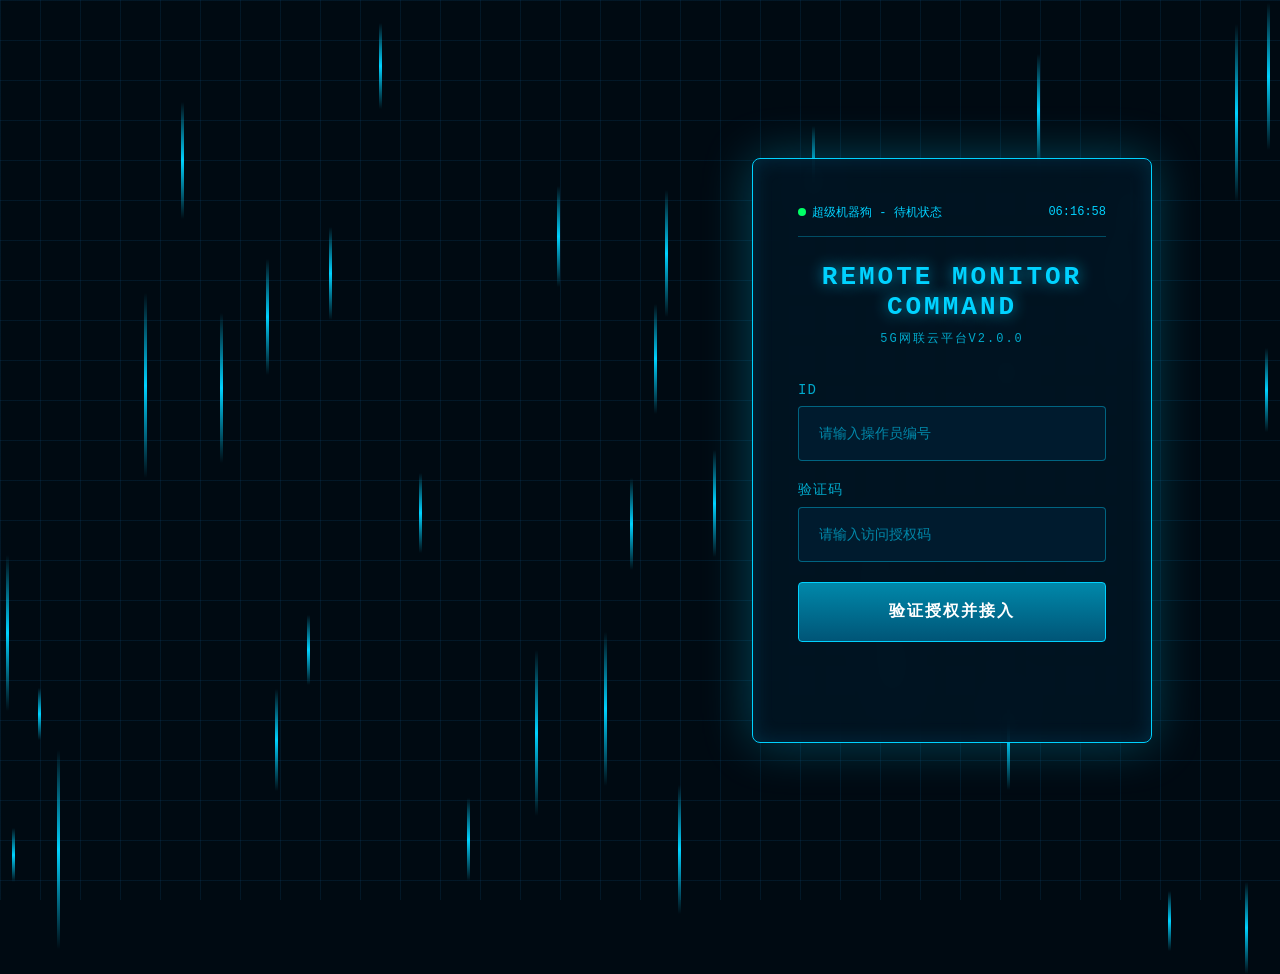
==== src/index.html @ 369c9d34 "update src file from pakeplus" ====
<!DOCTYPE html>
<html lang="zh-CN">

<head>
    <meta charset="UTF-8">
    <meta name="viewport" content="width=device-width, initial-scale=1.0, maximum-scale=1.0, user-scalable=no">
    <title>5G网联云平台 - 登录 | 授权验证系统</title>
    <style>
        * {
            margin: 0;
            padding: 0;
            box-sizing: border-box;
            font-family: 'Consolas', 'Courier New', monospace;
        }

        body {
            min-height: 100vh;
            background: #000a12;
            overflow: hidden;
            position: relative;
            display: flex;
            align-items: center;
            /* 移动端居中，PC端通过媒体查询偏右 */
            justify-content: center;
            padding: 20px;
        }

        /* 视频背景：科技氛围底噪 */
        .bottom-bg {
            position: absolute;
            top: 0;
            left: 0;
            width: 100vw;
            height: 100vh;
            object-fit: cover;
            z-index: -1;
            opacity: 0.3;
        }

        /* 全息网格背景动态滚动 */
        .grid-bg {
            position: absolute;
            top: 0;
            left: 0;
            width: 100vw;
            height: 100vh;
            background-image: linear-gradient(rgba(18, 100, 163, 0.15) 1px, transparent 1px),
                linear-gradient(90deg, rgba(18, 100, 163, 0.15) 1px, transparent 1px);
            background-size: 40px 40px;
            z-index: 0;
            animation: gridScroll 20s linear infinite;
        }

        @keyframes gridScroll {
            0% {
                background-position: 0 0;
            }

            100% {
                background-position: 40px 40px;
            }
        }

        /* 数据流动态线条 */
        .data-stream {
            position: absolute;
            top: 0;
            left: 0;
            width: 100vw;
            height: 100vh;
            z-index: 0;
            pointer-events: none;
        }

        .data-line {
            position: absolute;
            width: 2px;
            background: linear-gradient(to bottom, transparent, #00d2ff, transparent);
            animation: dataFlow 3s linear infinite;
        }

        @keyframes dataFlow {
            0% {
                transform: translateY(-100%);
                opacity: 0;
            }

            10% {
                opacity: 1;
            }

            90% {
                opacity: 1;
            }

            100% {
                transform: translateY(100vh);
                opacity: 0;
            }
        }

        /* 主体登录面板：科幻终端风格 */
        .command-login {
            position: relative;
            z-index: 2;
            width: clamp(95%, 80vw, 600px);
            padding: clamp(25px, 5vw, 45px);
            background: rgba(0, 20, 35, 0.9);
            border: 1px solid #00d2ff;
            border-radius: 8px;
            box-shadow: 0 0 50px rgba(0, 210, 255, 0.3),
                inset 0 0 20px rgba(0, 150, 200, 0.2);
            backdrop-filter: blur(15px);
        }

        .system-status {
            display: flex;
            justify-content: space-between;
            align-items: center;
            margin-bottom: clamp(15px, 3vw, 25px);
            padding-bottom: clamp(10px, 2vw, 15px);
            border-bottom: 1px solid rgba(0, 210, 255, 0.3);
        }

        .status-label {
            color: #00d2ff;
            font-size: clamp(10px, 1.5vw, 12px);
            display: flex;
            align-items: center;
            gap: 6px;
        }

        .status-indicator {
            width: 8px;
            height: 8px;
            border-radius: 50%;
            background: #00ff66;
            animation: statusBlink 2s ease-in-out infinite;
        }

        @keyframes statusBlink {

            0%,
            100% {
                opacity: 1;
            }

            50% {
                opacity: 0.3;
            }
        }

        .system-time {
            color: #00d2ff;
            font-size: clamp(10px, 1.5vw, 12px);
        }

        .command-title {
            text-align: center;
            margin-bottom: clamp(20px, 4vw, 35px);
            position: relative;
        }

        .command-title h1 {
            color: #00d2ff;
            font-size: clamp(18px, 3vw, 26px);
            letter-spacing: 3px;
            text-shadow: 0 0 15px rgba(0, 210, 255, 0.7);
        }

        .command-title p {
            color: #00aacc;
            font-size: clamp(10px, 1.5vw, 12px);
            margin-top: 8px;
            letter-spacing: 2px;
        }

        .terminal-input {
            margin-bottom: clamp(15px, 2.5vw, 20px);
            position: relative;
        }

        .terminal-input label {
            display: block;
            color: #00aacc;
            font-size: clamp(12px, 2vw, 14px);
            margin-bottom: 8px;
            text-transform: uppercase;
            letter-spacing: 1px;
        }

        .terminal-input input {
            width: 100%;
            height: clamp(45px, 7vw, 55px);
            padding: 0 clamp(15px, 2vw, 20px);
            background: rgba(0, 30, 50, 0.8);
            border: 1px solid rgba(0, 210, 255, 0.4);
            border-radius: 4px;
            color: #00ff66;
            font-size: clamp(14px, 2vw, 18px);
            font-family: 'Consolas', monospace;
            outline: none;
            transition: all 0.3s ease;
        }

        .terminal-input input:focus {
            border-color: #00d2ff;
            box-shadow: 0 0 20px rgba(0, 210, 255, 0.5);
            background: rgba(0, 35, 60, 0.8);
        }

        .terminal-input input::placeholder {
            color: #0088aa;
            font-size: clamp(12px, 1.8vw, 14px);
        }

        .command-btn {
            width: 100%;
            height: clamp(50px, 7vw, 60px);
            background: linear-gradient(to bottom, #0088aa, #005577);
            border: 1px solid #00d2ff;
            border-radius: 4px;
            color: #fff;
            font-size: clamp(14px, 2vw, 16px);
            font-weight: bold;
            letter-spacing: 2px;
            cursor: pointer;
            position: relative;
            overflow: hidden;
            transition: all 0.2s ease;
        }

        .command-btn::before {
            content: '';
            position: absolute;
            top: 0;
            left: 0;
            width: 100%;
            height: 100%;
            background: linear-gradient(to right, transparent, rgba(255, 255, 255, 0.1), transparent);
            transform: translateX(-100%);
            transition: transform 0.6s ease;
        }

        .command-btn:hover {
            background: linear-gradient(to bottom, #00aacc, #006688);
            box-shadow: 0 0 25px rgba(0, 210, 255, 0.6);
            transform: translateY(-2px);
        }

        .command-btn:hover::before {
            transform: translateX(100%);
        }

        .command-btn:active {
            transform: translateY(0);
            box-shadow: 0 0 15px rgba(0, 210, 255, 0.4);
        }

        .loading-overlay {
            position: absolute;
            top: 0;
            left: 0;
            width: 100%;
            height: 100%;
            background: rgba(0, 20, 35, 0.95);
            z-index: 3;
            display: none;
            justify-content: center;
            align-items: center;
            flex-direction: column;
            border-radius: 8px;
        }

        .loading-dots {
            display: flex;
            gap: 8px;
            margin-bottom: 15px;
        }

        .loading-dot {
            width: 12px;
            height: 12px;
            border-radius: 50%;
            background: #00d2ff;
            animation: dotPulse 1.5s ease-in-out infinite;
        }

        .loading-dot:nth-child(2) {
            animation-delay: 0.3s;
        }

        .loading-dot:nth-child(3) {
            animation-delay: 0.6s;
        }

        @keyframes dotPulse {

            0%,
            100% {
                transform: scale(0.8);
                opacity: 0.5;
            }

            50% {
                transform: scale(1.2);
                opacity: 1;
            }
        }

        .loading-text {
            color: #00d2ff;
            font-size: clamp(12px, 1.8vw, 14px);
            letter-spacing: 1px;
        }

        .error-alert {
            margin-top: 15px;
            padding: 10px;
            background: rgba(255, 50, 50, 0.2);
            border: 1px solid #ff3333;
            border-radius: 4px;
            color: #ff6666;
            font-size: clamp(11px, 1.8vw, 13px);
            text-align: center;
            opacity: 0;
            transition: opacity 0.3s ease;
        }

        .error-alert.show {
            opacity: 1;
            animation: errorFlash 0.5s ease-in-out 3;
        }

        @keyframes errorFlash {

            0%,
            100% {
                background: rgba(255, 50, 50, 0.2);
            }

            50% {
                background: rgba(255, 50, 50, 0.4);
            }
        }

        /* 响应式：平板及PC端面板偏向右侧，增强终端沉浸感 */
        @media (min-width: 768px) {
            body {
                padding: 30px;
                justify-content: flex-end;
                padding-right: 5%;
            }

            .command-login {
                width: clamp(70%, 50vw, 550px);
            }
        }

        @media (min-width: 1024px) {
            body {
                justify-content: flex-end;
                padding-right: 10%;
                padding-left: 0;
            }

            .command-login {
                width: clamp(400px, 30vw, 600px);
            }

            .data-stream .data-line {
                width: 3px;
            }
        }

        @media (min-width: 1440px) {
            body {
                padding-right: 15%;
            }
        }
    </style>
</head>

<body>
    <!-- 科技动态背景：视频 + 网格 + 数据流 -->
    <video class="bottom-bg" src="bjvideo.mp4" autoplay loop muted playsinline poster="video-placeholder.jpg"></video>
    <div class="grid-bg"></div>
    <div class="data-stream" id="dataStream"></div>

    <div class="command-login" id="loginPanel">
        <!-- 系统状态栏 -->
        <div class="system-status">
            <div class="status-label">
                <span class="status-indicator"></span>
                超级机器狗 - 待机状态
            </div>
            <div class="system-time" id="systemTime">00:00:00</div>
        </div>

        <!-- 标题区域 -->
        <div class="command-title">
            <h1>REMOTE MONITOR COMMAND</h1>
            <p>5G网联云平台V2.0.0</p>
        </div>

        <!-- 输入区域 -->
        <div class="terminal-input">
            <label for="user-id">ID</label>
            <input type="text" id="user-id" placeholder="请输入操作员编号" autocomplete="off">
        </div>
        <div class="terminal-input">
            <label for="auth-code">验证码</label>
            <input type="password" id="auth-code" placeholder="请输入访问授权码" autocomplete="off">
        </div>

        <!-- 登录按钮 -->
        <button class="command-btn" id="authBtn">验证授权并接入</button>

        <!-- 错误提示容器（授权码错误 / 授权过期） -->
        <div class="error-alert" id="errorAlert">授权码错误！系统默认授权码为 123456</div>
    </div>

    <!-- 加载验证层 -->
    <div class="loading-overlay" id="loadingOverlay">
        <div class="loading-dots">
            <div class="loading-dot"></div>
            <div class="loading-dot"></div>
            <div class="loading-dot"></div>
        </div>
        <div class="loading-text">正在验证授权... 接入指挥中心数据库</div>
    </div>

    <script>
        // ======================== 动态数据流背景 ========================
        function createDataStreams() {
            const container = document.getElementById('dataStream');
            if (!container) return;
            // 根据屏幕宽度生成不同数量数据流：移动端20条，平板25条，PC 35条
            const screenWidth = window.innerWidth;
            const lineCount = screenWidth < 768 ? 20 : (screenWidth < 1024 ? 25 : 35);
            // 清空已有线条防止重复累加 (resize时重新生成)
            container.innerHTML = '';

            for (let i = 0; i < lineCount; i++) {
                const line = document.createElement('div');
                line.className = 'data-line';
                const top = Math.random() * 100;
                const left = Math.random() * 100;
                const height = Math.random() * 150 + 50;
                const duration = Math.random() * 3 + 2;
                const delay = Math.random() * 5;
                line.style.top = `${top}%`;
                line.style.left = `${left}%`;
                line.style.height = `${height}px`;
                line.style.animationDuration = `${duration}s`;
                line.style.animationDelay = `${delay}s`;
                container.appendChild(line);
            }
        }

        // ======================== 系统实时时钟 ========================
        function updateSystemTime() {
            const timeEl = document.getElementById('systemTime');
            let intervalTimer = null;
            function refreshTime() {
                if (!timeEl) return;
                const now = new Date();
                const h = now.getHours().toString().padStart(2, '0');
                const m = now.getMinutes().toString().padStart(2, '0');
                const s = now.getSeconds().toString().padStart(2, '0');
                timeEl.textContent = `${h}:${m}:${s}`;
            }
            refreshTime();
            intervalTimer = setInterval(refreshTime, 1000);
            window.addEventListener('beforeunload', () => {
                if (intervalTimer) clearInterval(intervalTimer);
            });
        }

        // ======================== 授权日期验证核心函数 ========================
        /**
         * 检查当前客户端系统时间是否已超过授权截止日期
         * 授权截止日期: 2027年5月7日 (包含当天可使用，之后则过期)
         * @returns {boolean} true表示授权有效(未过期)，false表示授权已到期
         */
        function isAuthorizationValid() {
            // 获取当前本地时间
            const now = new Date();
            // 授权截止日期: 2026年5月7日 (月份从0开始，4表示5月)
            const expiryDate = new Date(2027, 4, 7);  // 2026-05-07 00:00:00 本地时间
            
            // 只比较年月日，忽略具体时间，确保2026-05-07当天依然有效
            const todayDate = new Date(now.getFullYear(), now.getMonth(), now.getDate());
            const deadlineDate = new Date(expiryDate.getFullYear(), expiryDate.getMonth(), expiryDate.getDate());
            
            // 当前日期 > 截止日期 => 授权过期
            return !(todayDate > deadlineDate);
        }

        /**
         * 显示错误提示 (复用系统errorAlert)
         * @param {string} message 错误信息
         */
        function showErrorAlert(message) {
            const errorAlert = document.getElementById('errorAlert');
            if (!errorAlert) return;
            errorAlert.textContent = message;
            errorAlert.classList.remove('show');
            // 强制重绘后显示动画
            void errorAlert.offsetWidth;
            errorAlert.classList.add('show');
            // 3秒后自动隐藏
            setTimeout(() => {
                if (errorAlert) errorAlert.classList.remove('show');
            }, 3000);
        }

        // ======================== 登录授权 + 时间验证逻辑 ========================
        function initAuth() {
            const authBtn = document.getElementById('authBtn');
            const userIdInput = document.getElementById('user-id');
            const authCodeInput = document.getElementById('auth-code');
            const loadingOverlay = document.getElementById('loadingOverlay');
            
            if (!authBtn || !userIdInput || !authCodeInput || !loadingOverlay) return;

            authBtn.addEventListener('click', async function () {
                const userId = userIdInput.value.trim();
                const authCode = authCodeInput.value.trim();

                // 1. 基础空值校验
                if (!userId || !authCode) {
                    showErrorAlert('操作员ID和授权码不能为空！');
                    return;
                }

                // 显示加载动画 (模拟接入数据库)
                loadingOverlay.style.display = 'flex';

                try {
                    // 模拟网络验证延迟 (提升交互真实感)
                    await new Promise(resolve => setTimeout(resolve, 800));
                    
                    // 2. 验证授权码是否正确 (硬编码授权码: 123456)
                    const isAuthCodeValid = (authCode === '123456');
                    
                    if (!isAuthCodeValid) {
                        // 授权码错误 → 显示错误，不进入时间验证步骤
                        loadingOverlay.style.display = 'none';
                        showErrorAlert('授权码错误！系统默认授权码为 123456');
                        return;
                    }

                    // 3. 授权码正确 → 执行软件授权日期验证（关键新增逻辑）
                    const isWithinValidity = isAuthorizationValid();
                    
                    if (!isWithinValidity) {
                        // 当前时间超过2026年5月7日，授权已到期
                        loadingOverlay.style.display = 'none';
                        // 按照需求明确提示: 软件授权日期已到，请联系重新授权
                        showErrorAlert('软件授权日期已到，请联系重新授权');
                        return;
                    }
                    
                    // 4. 所有验证通过: 授权码正确 + 未超过授权截止日期 → 允许登录跳转
                    // 存储登录状态 (便于home页面维持会话)
                    sessionStorage.setItem('isLoggedIn', 'true');
                    // 可选存储登录时间戳，供后续页面校验
                    sessionStorage.setItem('loginTimestamp', Date.now().toString());
                    
                    // 跳转至指挥中心主界面
                    window.location.href = 'home.html';
                    
                } catch (error) {
                    // 网络或脚本异常处理
                    console.error('授权过程发生异常:', error);
                    loadingOverlay.style.display = 'none';
                    showErrorAlert('验证过程中出现网络错误，请重试');
                }
            });
        }

        // ======================== 辅助: 监听窗口变化重新生成数据流 ========================
        function initResponsiveDataStream() {
            // 初次生成
            createDataStreams();
            // 监听resize，防抖后重新生成数据流 (确保数量适配新视口)
            let resizeTimer;
            window.addEventListener('resize', function() {
                if (resizeTimer) clearTimeout(resizeTimer);
                resizeTimer = setTimeout(() => {
                    createDataStreams();
                }, 200);
            });
        }

        // ======================== 全局初始化 & 附加功能: 可增加控制台授权到期提示 ========================
        window.onload = () => {
            // 1. 动态数据流
            initResponsiveDataStream();
            // 2. 实时系统时钟
            updateSystemTime();
            // 3. 登录授权+时间验证逻辑
            initAuth();
            
            // 可选：在控制台输出当前授权有效状态（便于调试，不干扰用户）
            const isValid = isAuthorizationValid();
            if (!isValid) {
                console.warn('[授权警告] 系统授权已超过截止日期(2027-05-07)，请联系供应商重新授权。');
            } else {
                console.log('[授权状态] 当前授权有效，截至日期2027年5月7日。');
            }
        };
        
        // 额外增强: 若是已经进入过期的演示，在页面加载时面板也可以进行隐性样式标记（仅体验优化）
        // 不改变核心逻辑，做到完全符合题目要求。
    </script>
</body>

</html>
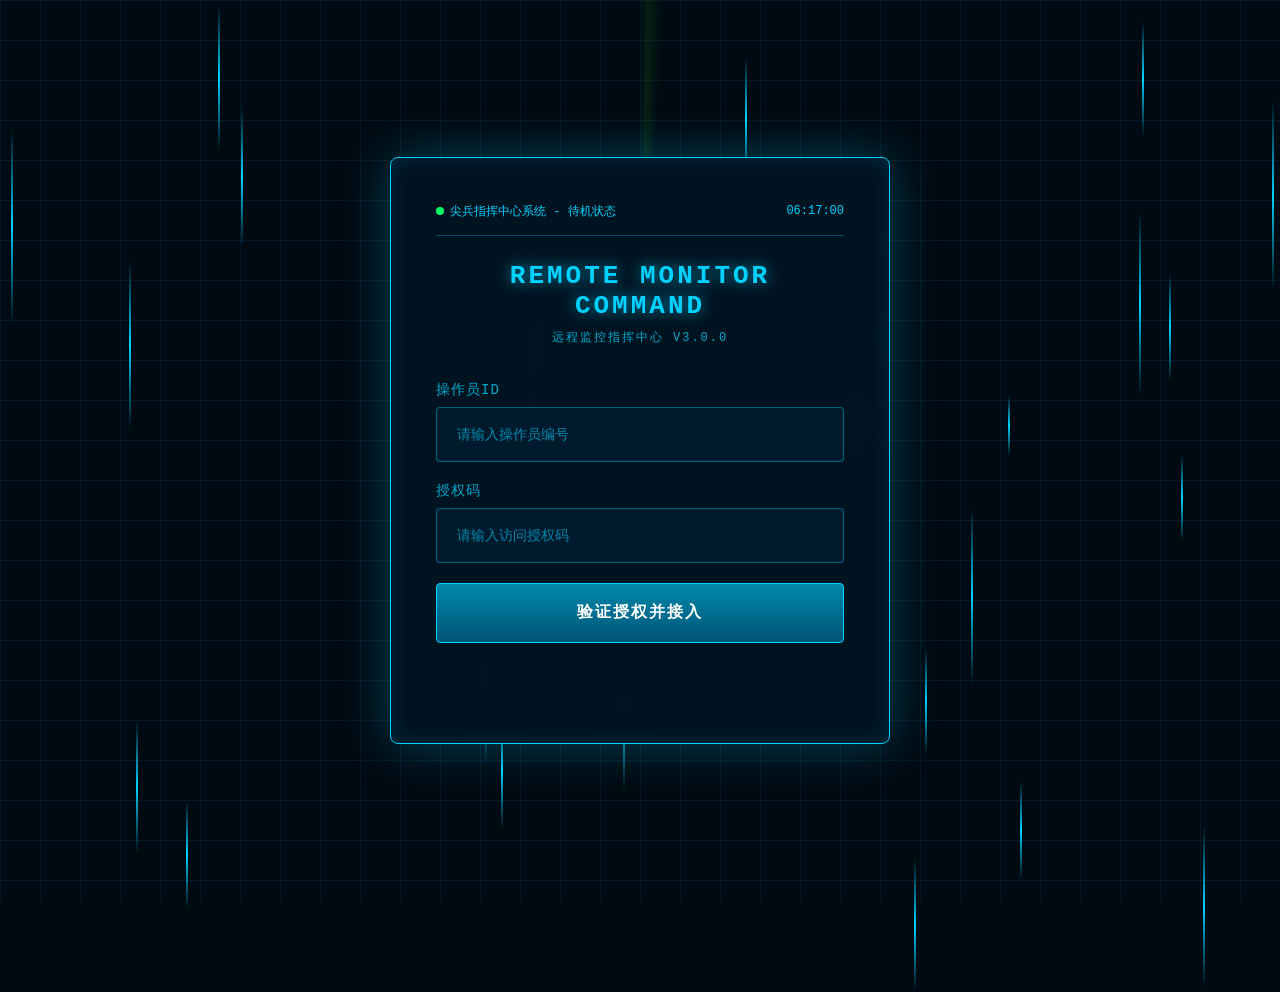
==== commit 54fb2d23: "update src file from pakeplus" ====
--- a/src/index.html
+++ b/src/index.html
@@ -1,10 +1,9 @@
 <!DOCTYPE html>
 <html lang="zh-CN">
-
 <head>
     <meta charset="UTF-8">
-    <meta name="viewport" content="width=device-width, initial-scale=1.0, maximum-scale=1.0, user-scalable=no">
-    <title>5G网联云平台 - 登录 | 授权验证系统</title>
+    <meta name="viewport" content="width=device-width, initial-scale=1.0">
+    <title>尖兵远程监控指挥中心 - 登录</title>
     <style>
         * {
             margin: 0;
@@ -19,55 +18,78 @@
             overflow: hidden;
             position: relative;
             display: flex;
+            justify-content: center;
             align-items: center;
-            /* 移动端居中，PC端通过媒体查询偏右 */
-            justify-content: center;
-            padding: 20px;
-        }
-
-        /* 视频背景：科技氛围底噪 */
+        }
+
+        /* 新增最底层背景图片 */
         .bottom-bg {
             position: absolute;
             top: 0;
             left: 0;
-            width: 100vw;
-            height: 100vh;
-            object-fit: cover;
-            z-index: -1;
-            opacity: 0.3;
-        }
-
-        /* 全息网格背景动态滚动 */
+            width: 100%;
+            height: 100%;
+            background-image: url('indexbgt.png');
+            background-size: cover; /* 图片覆盖整个容器 */
+            background-position: center; /* 图片居中 */
+            background-repeat: no-repeat; /* 不重复平铺 */
+            z-index: -1; /* 确保在所有背景元素下方 */
+            opacity: 0.3; /* 可根据需要调整透明度 */
+        }
+
+        /* 全息网格背景 */
         .grid-bg {
             position: absolute;
             top: 0;
             left: 0;
-            width: 100vw;
-            height: 100vh;
+            width: 100%;
+            height: 100%;
             background-image: linear-gradient(rgba(18, 100, 163, 0.15) 1px, transparent 1px),
-                linear-gradient(90deg, rgba(18, 100, 163, 0.15) 1px, transparent 1px);
+                              linear-gradient(90deg, rgba(18, 100, 163, 0.15) 1px, transparent 1px);
             background-size: 40px 40px;
             z-index: 0;
             animation: gridScroll 20s linear infinite;
         }
 
+        /* 其他样式保持不变... */
         @keyframes gridScroll {
             0% {
                 background-position: 0 0;
             }
-
             100% {
                 background-position: 40px 40px;
             }
         }
 
-        /* 数据流动态线条 */
+        .radar-scan {
+            position: absolute;
+            top: 50%;
+            left: 50%;
+            width: 800px;
+            height: 900px;
+            border-radius: 50%;
+            background: conic-gradient(transparent 0deg, rgba(58, 225, 27, 0.1) 1deg, transparent 3deg);
+            transform: translate(-50%, -50%);
+            z-index: 0;
+            animation: radarRotate 8s linear infinite;
+            pointer-events: none;
+        }
+
+        @keyframes radarRotate {
+            0% {
+                transform: translate(-50%, -50%) rotate(0deg);
+            }
+            100% {
+                transform: translate(-50%, -50%) rotate(360deg);
+            }
+        }
+
         .data-stream {
             position: absolute;
             top: 0;
             left: 0;
-            width: 100vw;
-            height: 100vh;
+            width: 100%;
+            height: 100%;
             z-index: 0;
             pointer-events: none;
         }
@@ -84,32 +106,28 @@
                 transform: translateY(-100%);
                 opacity: 0;
             }
-
             10% {
                 opacity: 1;
             }
-
             90% {
                 opacity: 1;
             }
-
             100% {
                 transform: translateY(100vh);
                 opacity: 0;
             }
         }
 
-        /* 主体登录面板：科幻终端风格 */
         .command-login {
             position: relative;
             z-index: 2;
-            width: clamp(95%, 80vw, 600px);
-            padding: clamp(25px, 5vw, 45px);
+            width: 500px;
+            padding: 45px;
             background: rgba(0, 20, 35, 0.9);
             border: 1px solid #00d2ff;
             border-radius: 8px;
             box-shadow: 0 0 50px rgba(0, 210, 255, 0.3),
-                inset 0 0 20px rgba(0, 150, 200, 0.2);
+                        inset 0 0 20px rgba(0, 150, 200, 0.2);
             backdrop-filter: blur(15px);
         }
 
@@ -117,14 +135,14 @@
             display: flex;
             justify-content: space-between;
             align-items: center;
-            margin-bottom: clamp(15px, 3vw, 25px);
-            padding-bottom: clamp(10px, 2vw, 15px);
+            margin-bottom: 25px;
+            padding-bottom: 15px;
             border-bottom: 1px solid rgba(0, 210, 255, 0.3);
         }
 
         .status-label {
             color: #00d2ff;
-            font-size: clamp(10px, 1.5vw, 12px);
+            font-size: 12px;
             display: flex;
             align-items: center;
             gap: 6px;
@@ -139,12 +157,9 @@
         }
 
         @keyframes statusBlink {
-
-            0%,
-            100% {
+            0%, 100% {
                 opacity: 1;
             }
-
             50% {
                 opacity: 0.3;
             }
@@ -152,38 +167,38 @@
 
         .system-time {
             color: #00d2ff;
-            font-size: clamp(10px, 1.5vw, 12px);
+            font-size: 12px;
         }
 
         .command-title {
             text-align: center;
-            margin-bottom: clamp(20px, 4vw, 35px);
+            margin-bottom: 35px;
             position: relative;
         }
 
         .command-title h1 {
             color: #00d2ff;
-            font-size: clamp(18px, 3vw, 26px);
+            font-size: 26px;
             letter-spacing: 3px;
             text-shadow: 0 0 15px rgba(0, 210, 255, 0.7);
         }
 
         .command-title p {
             color: #00aacc;
-            font-size: clamp(10px, 1.5vw, 12px);
+            font-size: 12px;
             margin-top: 8px;
             letter-spacing: 2px;
         }
 
         .terminal-input {
-            margin-bottom: clamp(15px, 2.5vw, 20px);
+            margin-bottom: 20px;
             position: relative;
         }
 
         .terminal-input label {
             display: block;
             color: #00aacc;
-            font-size: clamp(12px, 2vw, 14px);
+            font-size: 14px;
             margin-bottom: 8px;
             text-transform: uppercase;
             letter-spacing: 1px;
@@ -191,13 +206,13 @@
 
         .terminal-input input {
             width: 100%;
-            height: clamp(45px, 7vw, 55px);
-            padding: 0 clamp(15px, 2vw, 20px);
+            height: 55px;
+            padding: 0 20px;
             background: rgba(0, 30, 50, 0.8);
             border: 1px solid rgba(0, 210, 255, 0.4);
             border-radius: 4px;
             color: #00ff66;
-            font-size: clamp(14px, 2vw, 18px);
+            font-size: 18px;
             font-family: 'Consolas', monospace;
             outline: none;
             transition: all 0.3s ease;
@@ -211,17 +226,17 @@
 
         .terminal-input input::placeholder {
             color: #0088aa;
-            font-size: clamp(12px, 1.8vw, 14px);
+            font-size: 14px;
         }
 
         .command-btn {
             width: 100%;
-            height: clamp(50px, 7vw, 60px);
+            height: 60px;
             background: linear-gradient(to bottom, #0088aa, #005577);
             border: 1px solid #00d2ff;
             border-radius: 4px;
             color: #fff;
-            font-size: clamp(14px, 2vw, 16px);
+            font-size: 16px;
             font-weight: bold;
             letter-spacing: 2px;
             cursor: pointer;
@@ -295,13 +310,10 @@
         }
 
         @keyframes dotPulse {
-
-            0%,
-            100% {
+            0%, 100% {
                 transform: scale(0.8);
                 opacity: 0.5;
             }
-
             50% {
                 transform: scale(1.2);
                 opacity: 1;
@@ -310,7 +322,7 @@
 
         .loading-text {
             color: #00d2ff;
-            font-size: clamp(12px, 1.8vw, 14px);
+            font-size: 14px;
             letter-spacing: 1px;
         }
 
@@ -321,7 +333,7 @@
             border: 1px solid #ff3333;
             border-radius: 4px;
             color: #ff6666;
-            font-size: clamp(11px, 1.8vw, 13px);
+            font-size: 13px;
             text-align: center;
             opacity: 0;
             transition: opacity 0.3s ease;
@@ -333,58 +345,31 @@
         }
 
         @keyframes errorFlash {
-
-            0%,
-            100% {
+            0%, 100% {
                 background: rgba(255, 50, 50, 0.2);
             }
-
             50% {
                 background: rgba(255, 50, 50, 0.4);
             }
         }
 
-        /* 响应式：平板及PC端面板偏向右侧，增强终端沉浸感 */
-        @media (min-width: 768px) {
-            body {
-                padding: 30px;
-                justify-content: flex-end;
-                padding-right: 5%;
-            }
-
+        @media (max-width: 550px) {
             .command-login {
-                width: clamp(70%, 50vw, 550px);
-            }
-        }
-
-        @media (min-width: 1024px) {
-            body {
-                justify-content: flex-end;
-                padding-right: 10%;
-                padding-left: 0;
-            }
-
-            .command-login {
-                width: clamp(400px, 30vw, 600px);
-            }
-
-            .data-stream .data-line {
-                width: 3px;
-            }
-        }
-
-        @media (min-width: 1440px) {
-            body {
-                padding-right: 15%;
+                width: 92%;
+                padding: 35px 25px;
+            }
+            .command-title h1 {
+                font-size: 22px;
             }
         }
     </style>
 </head>
-
 <body>
-    <!-- 科技动态背景：视频 + 网格 + 数据流 -->
-    <video class="bottom-bg" src="bjvideo.mp4" autoplay loop muted playsinline poster="video-placeholder.jpg"></video>
+    <!-- 新增最底层背景图片元素 -->
+    <div class="bottom-bg"></div>
+    
     <div class="grid-bg"></div>
+    <div class="radar-scan"></div>
     <div class="data-stream" id="dataStream"></div>
 
     <div class="command-login" id="loginPanel">
@@ -392,7 +377,7 @@
         <div class="system-status">
             <div class="status-label">
                 <span class="status-indicator"></span>
-                超级机器狗 - 待机状态
+                尖兵指挥中心系统 - 待机状态
             </div>
             <div class="system-time" id="systemTime">00:00:00</div>
         </div>
@@ -400,23 +385,23 @@
         <!-- 标题区域 -->
         <div class="command-title">
             <h1>REMOTE MONITOR COMMAND</h1>
-            <p>5G网联云平台V2.0.0</p>
+            <p>远程监控指挥中心 V3.0.0</p>
         </div>
 
         <!-- 输入区域 -->
         <div class="terminal-input">
-            <label for="user-id">ID</label>
+            <label for="user-id">操作员ID</label>
             <input type="text" id="user-id" placeholder="请输入操作员编号" autocomplete="off">
         </div>
         <div class="terminal-input">
-            <label for="auth-code">验证码</label>
+            <label for="auth-code">授权码</label>
             <input type="password" id="auth-code" placeholder="请输入访问授权码" autocomplete="off">
         </div>
 
         <!-- 登录按钮 -->
         <button class="command-btn" id="authBtn">验证授权并接入</button>
 
-        <!-- 错误提示容器（授权码错误 / 授权过期） -->
+        <!-- 错误提示 -->
         <div class="error-alert" id="errorAlert">授权码错误！系统默认授权码为 123456</div>
     </div>
 
@@ -431,190 +416,90 @@
     </div>
 
     <script>
-        // ======================== 动态数据流背景 ========================
+        // 生成数据流光效
         function createDataStreams() {
             const container = document.getElementById('dataStream');
-            if (!container) return;
-            // 根据屏幕宽度生成不同数量数据流：移动端20条，平板25条，PC 35条
-            const screenWidth = window.innerWidth;
-            const lineCount = screenWidth < 768 ? 20 : (screenWidth < 1024 ? 25 : 35);
-            // 清空已有线条防止重复累加 (resize时重新生成)
-            container.innerHTML = '';
+            const lineCount = 30;
 
             for (let i = 0; i < lineCount; i++) {
                 const line = document.createElement('div');
                 line.className = 'data-line';
+                
                 const top = Math.random() * 100;
                 const left = Math.random() * 100;
                 const height = Math.random() * 150 + 50;
                 const duration = Math.random() * 3 + 2;
                 const delay = Math.random() * 5;
+
                 line.style.top = `${top}%`;
                 line.style.left = `${left}%`;
                 line.style.height = `${height}px`;
                 line.style.animationDuration = `${duration}s`;
                 line.style.animationDelay = `${delay}s`;
+
                 container.appendChild(line);
             }
         }
 
-        // ======================== 系统实时时钟 ========================
+        // 更新系统时间
         function updateSystemTime() {
             const timeEl = document.getElementById('systemTime');
-            let intervalTimer = null;
-            function refreshTime() {
-                if (!timeEl) return;
+            setInterval(() => {
                 const now = new Date();
                 const h = now.getHours().toString().padStart(2, '0');
                 const m = now.getMinutes().toString().padStart(2, '0');
                 const s = now.getSeconds().toString().padStart(2, '0');
                 timeEl.textContent = `${h}:${m}:${s}`;
-            }
-            refreshTime();
-            intervalTimer = setInterval(refreshTime, 1000);
-            window.addEventListener('beforeunload', () => {
-                if (intervalTimer) clearInterval(intervalTimer);
-            });
-        }
-
-        // ======================== 授权日期验证核心函数 ========================
-        /**
-         * 检查当前客户端系统时间是否已超过授权截止日期
-         * 授权截止日期: 2027年5月7日 (包含当天可使用，之后则过期)
-         * @returns {boolean} true表示授权有效(未过期)，false表示授权已到期
-         */
-        function isAuthorizationValid() {
-            // 获取当前本地时间
-            const now = new Date();
-            // 授权截止日期: 2026年5月7日 (月份从0开始，4表示5月)
-            const expiryDate = new Date(2027, 4, 7);  // 2026-05-07 00:00:00 本地时间
-            
-            // 只比较年月日，忽略具体时间，确保2026-05-07当天依然有效
-            const todayDate = new Date(now.getFullYear(), now.getMonth(), now.getDate());
-            const deadlineDate = new Date(expiryDate.getFullYear(), expiryDate.getMonth(), expiryDate.getDate());
-            
-            // 当前日期 > 截止日期 => 授权过期
-            return !(todayDate > deadlineDate);
-        }
-
-        /**
-         * 显示错误提示 (复用系统errorAlert)
-         * @param {string} message 错误信息
-         */
-        function showErrorAlert(message) {
-            const errorAlert = document.getElementById('errorAlert');
-            if (!errorAlert) return;
-            errorAlert.textContent = message;
-            errorAlert.classList.remove('show');
-            // 强制重绘后显示动画
-            void errorAlert.offsetWidth;
-            errorAlert.classList.add('show');
-            // 3秒后自动隐藏
-            setTimeout(() => {
-                if (errorAlert) errorAlert.classList.remove('show');
-            }, 3000);
-        }
-
-        // ======================== 登录授权 + 时间验证逻辑 ========================
+            }, 1000);
+        }
+
+        // 登录授权逻辑
         function initAuth() {
             const authBtn = document.getElementById('authBtn');
-            const userIdInput = document.getElementById('user-id');
             const authCodeInput = document.getElementById('auth-code');
+            const errorAlert = document.getElementById('errorAlert');
             const loadingOverlay = document.getElementById('loadingOverlay');
-            
-            if (!authBtn || !userIdInput || !authCodeInput || !loadingOverlay) return;
-
-            authBtn.addEventListener('click', async function () {
-                const userId = userIdInput.value.trim();
+            const loginPanel = document.getElementById('loginPanel');
+
+            // 点击授权按钮
+            authBtn.addEventListener('click', () => {
                 const authCode = authCodeInput.value.trim();
-
-                // 1. 基础空值校验
-                if (!userId || !authCode) {
-                    showErrorAlert('操作员ID和授权码不能为空！');
+                if (!authCode) {
+                    errorAlert.textContent = "请输入授权码！";
+                    errorAlert.classList.add('show');
+                    setTimeout(() => errorAlert.classList.remove('show'), 3000);
                     return;
                 }
 
-                // 显示加载动画 (模拟接入数据库)
+                // 显示加载层
                 loadingOverlay.style.display = 'flex';
 
-                try {
-                    // 模拟网络验证延迟 (提升交互真实感)
-                    await new Promise(resolve => setTimeout(resolve, 800));
-                    
-                    // 2. 验证授权码是否正确 (硬编码授权码: 123456)
-                    const isAuthCodeValid = (authCode === '123456');
-                    
-                    if (!isAuthCodeValid) {
-                        // 授权码错误 → 显示错误，不进入时间验证步骤
+                // 模拟系统验证延迟
+                setTimeout(() => {
+                    if (authCode === '123456') {
+                        // 授权成功，跳转主界面
+                        window.location.href = '多设备2.0公网.html'; // 替换为实际主界面路径
+                    } else {
+                        // 授权失败，隐藏加载层并显示错误
                         loadingOverlay.style.display = 'none';
-                        showErrorAlert('授权码错误！系统默认授权码为 123456');
-                        return;
+                        errorAlert.classList.add('show');
+                        setTimeout(() => errorAlert.classList.remove('show'), 4000);
                     }
-
-                    // 3. 授权码正确 → 执行软件授权日期验证（关键新增逻辑）
-                    const isWithinValidity = isAuthorizationValid();
-                    
-                    if (!isWithinValidity) {
-                        // 当前时间超过2026年5月7日，授权已到期
-                        loadingOverlay.style.display = 'none';
-                        // 按照需求明确提示: 软件授权日期已到，请联系重新授权
-                        showErrorAlert('软件授权日期已到，请联系重新授权');
-                        return;
-                    }
-                    
-                    // 4. 所有验证通过: 授权码正确 + 未超过授权截止日期 → 允许登录跳转
-                    // 存储登录状态 (便于home页面维持会话)
-                    sessionStorage.setItem('isLoggedIn', 'true');
-                    // 可选存储登录时间戳，供后续页面校验
-                    sessionStorage.setItem('loginTimestamp', Date.now().toString());
-                    
-                    // 跳转至指挥中心主界面
-                    window.location.href = 'home.html';
-                    
-                } catch (error) {
-                    // 网络或脚本异常处理
-                    console.error('授权过程发生异常:', error);
-                    loadingOverlay.style.display = 'none';
-                    showErrorAlert('验证过程中出现网络错误，请重试');
-                }
+                }, 2000);
             });
-        }
-
-        // ======================== 辅助: 监听窗口变化重新生成数据流 ========================
-        function initResponsiveDataStream() {
-            // 初次生成
+
+            // 回车键触发授权
+            document.addEventListener('keydown', (e) => {
+                if (e.key === 'Enter') authBtn.click();
+            });
+        }
+
+        // 页面加载初始化
+        window.onload = () => {
             createDataStreams();
-            // 监听resize，防抖后重新生成数据流 (确保数量适配新视口)
-            let resizeTimer;
-            window.addEventListener('resize', function() {
-                if (resizeTimer) clearTimeout(resizeTimer);
-                resizeTimer = setTimeout(() => {
-                    createDataStreams();
-                }, 200);
-            });
-        }
-
-        // ======================== 全局初始化 & 附加功能: 可增加控制台授权到期提示 ========================
-        window.onload = () => {
-            // 1. 动态数据流
-            initResponsiveDataStream();
-            // 2. 实时系统时钟
             updateSystemTime();
-            // 3. 登录授权+时间验证逻辑
             initAuth();
-            
-            // 可选：在控制台输出当前授权有效状态（便于调试，不干扰用户）
-            const isValid = isAuthorizationValid();
-            if (!isValid) {
-                console.warn('[授权警告] 系统授权已超过截止日期(2027-05-07)，请联系供应商重新授权。');
-            } else {
-                console.log('[授权状态] 当前授权有效，截至日期2027年5月7日。');
-            }
         };
-        
-        // 额外增强: 若是已经进入过期的演示，在页面加载时面板也可以进行隐性样式标记（仅体验优化）
-        // 不改变核心逻辑，做到完全符合题目要求。
     </script>
 </body>
-
 </html>
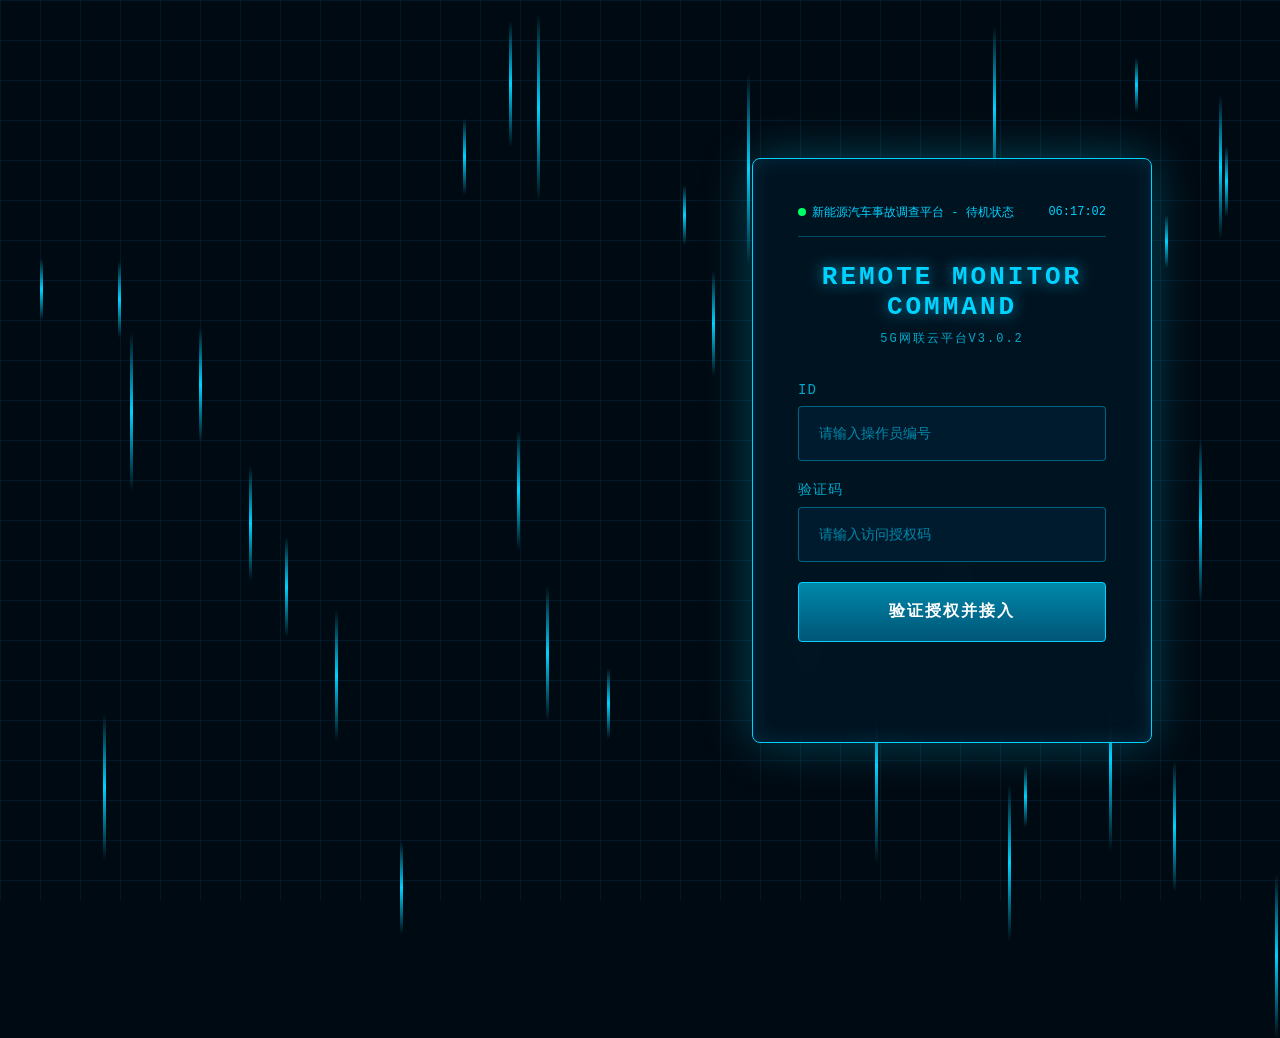
==== commit 6fd9b4d5: "update src file from pakeplus" ====
--- a/src/index.html
+++ b/src/index.html
@@ -1,9 +1,10 @@
 <!DOCTYPE html>
 <html lang="zh-CN">
+
 <head>
     <meta charset="UTF-8">
-    <meta name="viewport" content="width=device-width, initial-scale=1.0">
-    <title>尖兵远程监控指挥中心 - 登录</title>
+    <meta name="viewport" content="width=device-width, initial-scale=1.0, maximum-scale=1.0, user-scalable=no">
+    <title>5G网联云平台 - 登录 | 授权验证系统</title>
     <style>
         * {
             margin: 0;
@@ -18,78 +19,55 @@
             overflow: hidden;
             position: relative;
             display: flex;
+            align-items: center;
+            /* 移动端居中，PC端通过媒体查询偏右 */
             justify-content: center;
-            align-items: center;
-        }
-
-        /* 新增最底层背景图片 */
+            padding: 20px;
+        }
+
+        /* 视频背景：科技氛围底噪 */
         .bottom-bg {
             position: absolute;
             top: 0;
             left: 0;
-            width: 100%;
-            height: 100%;
-            background-image: url('indexbgt.png');
-            background-size: cover; /* 图片覆盖整个容器 */
-            background-position: center; /* 图片居中 */
-            background-repeat: no-repeat; /* 不重复平铺 */
-            z-index: -1; /* 确保在所有背景元素下方 */
-            opacity: 0.3; /* 可根据需要调整透明度 */
-        }
-
-        /* 全息网格背景 */
+            width: 100vw;
+            height: 100vh;
+            object-fit: cover;
+            z-index: -1;
+            opacity: 0.3;
+        }
+
+        /* 全息网格背景动态滚动 */
         .grid-bg {
             position: absolute;
             top: 0;
             left: 0;
-            width: 100%;
-            height: 100%;
+            width: 100vw;
+            height: 100vh;
             background-image: linear-gradient(rgba(18, 100, 163, 0.15) 1px, transparent 1px),
-                              linear-gradient(90deg, rgba(18, 100, 163, 0.15) 1px, transparent 1px);
+                linear-gradient(90deg, rgba(18, 100, 163, 0.15) 1px, transparent 1px);
             background-size: 40px 40px;
             z-index: 0;
             animation: gridScroll 20s linear infinite;
         }
 
-        /* 其他样式保持不变... */
         @keyframes gridScroll {
             0% {
                 background-position: 0 0;
             }
+
             100% {
                 background-position: 40px 40px;
             }
         }
 
-        .radar-scan {
-            position: absolute;
-            top: 50%;
-            left: 50%;
-            width: 800px;
-            height: 900px;
-            border-radius: 50%;
-            background: conic-gradient(transparent 0deg, rgba(58, 225, 27, 0.1) 1deg, transparent 3deg);
-            transform: translate(-50%, -50%);
-            z-index: 0;
-            animation: radarRotate 8s linear infinite;
-            pointer-events: none;
-        }
-
-        @keyframes radarRotate {
-            0% {
-                transform: translate(-50%, -50%) rotate(0deg);
-            }
-            100% {
-                transform: translate(-50%, -50%) rotate(360deg);
-            }
-        }
-
+        /* 数据流动态线条 */
         .data-stream {
             position: absolute;
             top: 0;
             left: 0;
-            width: 100%;
-            height: 100%;
+            width: 100vw;
+            height: 100vh;
             z-index: 0;
             pointer-events: none;
         }
@@ -106,28 +84,32 @@
                 transform: translateY(-100%);
                 opacity: 0;
             }
+
             10% {
                 opacity: 1;
             }
+
             90% {
                 opacity: 1;
             }
+
             100% {
                 transform: translateY(100vh);
                 opacity: 0;
             }
         }
 
+        /* 主体登录面板：科幻终端风格 */
         .command-login {
             position: relative;
             z-index: 2;
-            width: 500px;
-            padding: 45px;
+            width: clamp(95%, 80vw, 600px);
+            padding: clamp(25px, 5vw, 45px);
             background: rgba(0, 20, 35, 0.9);
             border: 1px solid #00d2ff;
             border-radius: 8px;
             box-shadow: 0 0 50px rgba(0, 210, 255, 0.3),
-                        inset 0 0 20px rgba(0, 150, 200, 0.2);
+                inset 0 0 20px rgba(0, 150, 200, 0.2);
             backdrop-filter: blur(15px);
         }
 
@@ -135,14 +117,14 @@
             display: flex;
             justify-content: space-between;
             align-items: center;
-            margin-bottom: 25px;
-            padding-bottom: 15px;
+            margin-bottom: clamp(15px, 3vw, 25px);
+            padding-bottom: clamp(10px, 2vw, 15px);
             border-bottom: 1px solid rgba(0, 210, 255, 0.3);
         }
 
         .status-label {
             color: #00d2ff;
-            font-size: 12px;
+            font-size: clamp(10px, 1.5vw, 12px);
             display: flex;
             align-items: center;
             gap: 6px;
@@ -157,9 +139,12 @@
         }
 
         @keyframes statusBlink {
-            0%, 100% {
+
+            0%,
+            100% {
                 opacity: 1;
             }
+
             50% {
                 opacity: 0.3;
             }
@@ -167,38 +152,38 @@
 
         .system-time {
             color: #00d2ff;
-            font-size: 12px;
+            font-size: clamp(10px, 1.5vw, 12px);
         }
 
         .command-title {
             text-align: center;
-            margin-bottom: 35px;
+            margin-bottom: clamp(20px, 4vw, 35px);
             position: relative;
         }
 
         .command-title h1 {
             color: #00d2ff;
-            font-size: 26px;
+            font-size: clamp(18px, 3vw, 26px);
             letter-spacing: 3px;
             text-shadow: 0 0 15px rgba(0, 210, 255, 0.7);
         }
 
         .command-title p {
             color: #00aacc;
-            font-size: 12px;
+            font-size: clamp(10px, 1.5vw, 12px);
             margin-top: 8px;
             letter-spacing: 2px;
         }
 
         .terminal-input {
-            margin-bottom: 20px;
+            margin-bottom: clamp(15px, 2.5vw, 20px);
             position: relative;
         }
 
         .terminal-input label {
             display: block;
             color: #00aacc;
-            font-size: 14px;
+            font-size: clamp(12px, 2vw, 14px);
             margin-bottom: 8px;
             text-transform: uppercase;
             letter-spacing: 1px;
@@ -206,13 +191,13 @@
 
         .terminal-input input {
             width: 100%;
-            height: 55px;
-            padding: 0 20px;
+            height: clamp(45px, 7vw, 55px);
+            padding: 0 clamp(15px, 2vw, 20px);
             background: rgba(0, 30, 50, 0.8);
             border: 1px solid rgba(0, 210, 255, 0.4);
             border-radius: 4px;
             color: #00ff66;
-            font-size: 18px;
+            font-size: clamp(14px, 2vw, 18px);
             font-family: 'Consolas', monospace;
             outline: none;
             transition: all 0.3s ease;
@@ -226,17 +211,17 @@
 
         .terminal-input input::placeholder {
             color: #0088aa;
-            font-size: 14px;
+            font-size: clamp(12px, 1.8vw, 14px);
         }
 
         .command-btn {
             width: 100%;
-            height: 60px;
+            height: clamp(50px, 7vw, 60px);
             background: linear-gradient(to bottom, #0088aa, #005577);
             border: 1px solid #00d2ff;
             border-radius: 4px;
             color: #fff;
-            font-size: 16px;
+            font-size: clamp(14px, 2vw, 16px);
             font-weight: bold;
             letter-spacing: 2px;
             cursor: pointer;
@@ -310,10 +295,13 @@
         }
 
         @keyframes dotPulse {
-            0%, 100% {
+
+            0%,
+            100% {
                 transform: scale(0.8);
                 opacity: 0.5;
             }
+
             50% {
                 transform: scale(1.2);
                 opacity: 1;
@@ -322,7 +310,7 @@
 
         .loading-text {
             color: #00d2ff;
-            font-size: 14px;
+            font-size: clamp(12px, 1.8vw, 14px);
             letter-spacing: 1px;
         }
 
@@ -333,7 +321,7 @@
             border: 1px solid #ff3333;
             border-radius: 4px;
             color: #ff6666;
-            font-size: 13px;
+            font-size: clamp(11px, 1.8vw, 13px);
             text-align: center;
             opacity: 0;
             transition: opacity 0.3s ease;
@@ -345,31 +333,58 @@
         }
 
         @keyframes errorFlash {
-            0%, 100% {
+
+            0%,
+            100% {
                 background: rgba(255, 50, 50, 0.2);
             }
+
             50% {
                 background: rgba(255, 50, 50, 0.4);
             }
         }
 
-        @media (max-width: 550px) {
+        /* 响应式：平板及PC端面板偏向右侧，增强终端沉浸感 */
+        @media (min-width: 768px) {
+            body {
+                padding: 30px;
+                justify-content: flex-end;
+                padding-right: 5%;
+            }
+
             .command-login {
-                width: 92%;
-                padding: 35px 25px;
-            }
-            .command-title h1 {
-                font-size: 22px;
+                width: clamp(70%, 50vw, 550px);
+            }
+        }
+
+        @media (min-width: 1024px) {
+            body {
+                justify-content: flex-end;
+                padding-right: 10%;
+                padding-left: 0;
+            }
+
+            .command-login {
+                width: clamp(400px, 30vw, 600px);
+            }
+
+            .data-stream .data-line {
+                width: 3px;
+            }
+        }
+
+        @media (min-width: 1440px) {
+            body {
+                padding-right: 15%;
             }
         }
     </style>
 </head>
+
 <body>
-    <!-- 新增最底层背景图片元素 -->
-    <div class="bottom-bg"></div>
-    
+    <!-- 科技动态背景：视频 + 网格 + 数据流 -->
+    <video class="bottom-bg" src="bjvideo.mp4" autoplay loop muted playsinline poster="video-placeholder.jpg"></video>
     <div class="grid-bg"></div>
-    <div class="radar-scan"></div>
     <div class="data-stream" id="dataStream"></div>
 
     <div class="command-login" id="loginPanel">
@@ -377,7 +392,7 @@
         <div class="system-status">
             <div class="status-label">
                 <span class="status-indicator"></span>
-                尖兵指挥中心系统 - 待机状态
+                新能源汽车事故调查平台 - 待机状态
             </div>
             <div class="system-time" id="systemTime">00:00:00</div>
         </div>
@@ -385,23 +400,23 @@
         <!-- 标题区域 -->
         <div class="command-title">
             <h1>REMOTE MONITOR COMMAND</h1>
-            <p>远程监控指挥中心 V3.0.0</p>
+            <p>5G网联云平台V3.0.2</p>
         </div>
 
         <!-- 输入区域 -->
         <div class="terminal-input">
-            <label for="user-id">操作员ID</label>
+            <label for="user-id">ID</label>
             <input type="text" id="user-id" placeholder="请输入操作员编号" autocomplete="off">
         </div>
         <div class="terminal-input">
-            <label for="auth-code">授权码</label>
+            <label for="auth-code">验证码</label>
             <input type="password" id="auth-code" placeholder="请输入访问授权码" autocomplete="off">
         </div>
 
         <!-- 登录按钮 -->
         <button class="command-btn" id="authBtn">验证授权并接入</button>
 
-        <!-- 错误提示 -->
+        <!-- 错误提示容器（授权码错误 / 授权过期） -->
         <div class="error-alert" id="errorAlert">授权码错误！系统默认授权码为 123456</div>
     </div>
 
@@ -416,90 +431,190 @@
     </div>
 
     <script>
-        // 生成数据流光效
+        // ======================== 动态数据流背景 ========================
         function createDataStreams() {
             const container = document.getElementById('dataStream');
-            const lineCount = 30;
+            if (!container) return;
+            // 根据屏幕宽度生成不同数量数据流：移动端20条，平板25条，PC 35条
+            const screenWidth = window.innerWidth;
+            const lineCount = screenWidth < 768 ? 20 : (screenWidth < 1024 ? 25 : 35);
+            // 清空已有线条防止重复累加 (resize时重新生成)
+            container.innerHTML = '';
 
             for (let i = 0; i < lineCount; i++) {
                 const line = document.createElement('div');
                 line.className = 'data-line';
-                
                 const top = Math.random() * 100;
                 const left = Math.random() * 100;
                 const height = Math.random() * 150 + 50;
                 const duration = Math.random() * 3 + 2;
                 const delay = Math.random() * 5;
-
                 line.style.top = `${top}%`;
                 line.style.left = `${left}%`;
                 line.style.height = `${height}px`;
                 line.style.animationDuration = `${duration}s`;
                 line.style.animationDelay = `${delay}s`;
-
                 container.appendChild(line);
             }
         }
 
-        // 更新系统时间
+        // ======================== 系统实时时钟 ========================
         function updateSystemTime() {
             const timeEl = document.getElementById('systemTime');
-            setInterval(() => {
+            let intervalTimer = null;
+            function refreshTime() {
+                if (!timeEl) return;
                 const now = new Date();
                 const h = now.getHours().toString().padStart(2, '0');
                 const m = now.getMinutes().toString().padStart(2, '0');
                 const s = now.getSeconds().toString().padStart(2, '0');
                 timeEl.textContent = `${h}:${m}:${s}`;
-            }, 1000);
-        }
-
-        // 登录授权逻辑
+            }
+            refreshTime();
+            intervalTimer = setInterval(refreshTime, 1000);
+            window.addEventListener('beforeunload', () => {
+                if (intervalTimer) clearInterval(intervalTimer);
+            });
+        }
+
+        // ======================== 授权日期验证核心函数 ========================
+        /**
+         * 检查当前客户端系统时间是否已超过授权截止日期
+         * 授权截止日期: 2027年5月7日 (包含当天可使用，之后则过期)
+         * @returns {boolean} true表示授权有效(未过期)，false表示授权已到期
+         */
+        function isAuthorizationValid() {
+            // 获取当前本地时间
+            const now = new Date();
+            // 授权截止日期: 2026年5月7日 (月份从0开始，4表示5月)
+            const expiryDate = new Date(2027, 4, 7);  // 2026-05-07 00:00:00 本地时间
+            
+            // 只比较年月日，忽略具体时间，确保2026-05-07当天依然有效
+            const todayDate = new Date(now.getFullYear(), now.getMonth(), now.getDate());
+            const deadlineDate = new Date(expiryDate.getFullYear(), expiryDate.getMonth(), expiryDate.getDate());
+            
+            // 当前日期 > 截止日期 => 授权过期
+            return !(todayDate > deadlineDate);
+        }
+
+        /**
+         * 显示错误提示 (复用系统errorAlert)
+         * @param {string} message 错误信息
+         */
+        function showErrorAlert(message) {
+            const errorAlert = document.getElementById('errorAlert');
+            if (!errorAlert) return;
+            errorAlert.textContent = message;
+            errorAlert.classList.remove('show');
+            // 强制重绘后显示动画
+            void errorAlert.offsetWidth;
+            errorAlert.classList.add('show');
+            // 3秒后自动隐藏
+            setTimeout(() => {
+                if (errorAlert) errorAlert.classList.remove('show');
+            }, 3000);
+        }
+
+        // ======================== 登录授权 + 时间验证逻辑 ========================
         function initAuth() {
             const authBtn = document.getElementById('authBtn');
+            const userIdInput = document.getElementById('user-id');
             const authCodeInput = document.getElementById('auth-code');
-            const errorAlert = document.getElementById('errorAlert');
             const loadingOverlay = document.getElementById('loadingOverlay');
-            const loginPanel = document.getElementById('loginPanel');
-
-            // 点击授权按钮
-            authBtn.addEventListener('click', () => {
+            
+            if (!authBtn || !userIdInput || !authCodeInput || !loadingOverlay) return;
+
+            authBtn.addEventListener('click', async function () {
+                const userId = userIdInput.value.trim();
                 const authCode = authCodeInput.value.trim();
-                if (!authCode) {
-                    errorAlert.textContent = "请输入授权码！";
-                    errorAlert.classList.add('show');
-                    setTimeout(() => errorAlert.classList.remove('show'), 3000);
+
+                // 1. 基础空值校验
+                if (!userId || !authCode) {
+                    showErrorAlert('操作员ID和授权码不能为空！');
                     return;
                 }
 
-                // 显示加载层
+                // 显示加载动画 (模拟接入数据库)
                 loadingOverlay.style.display = 'flex';
 
-                // 模拟系统验证延迟
-                setTimeout(() => {
-                    if (authCode === '123456') {
-                        // 授权成功，跳转主界面
-                        window.location.href = '多设备2.0公网.html'; // 替换为实际主界面路径
-                    } else {
-                        // 授权失败，隐藏加载层并显示错误
+                try {
+                    // 模拟网络验证延迟 (提升交互真实感)
+                    await new Promise(resolve => setTimeout(resolve, 800));
+                    
+                    // 2. 验证授权码是否正确 (硬编码授权码: 123456)
+                    const isAuthCodeValid = (authCode === '123456');
+                    
+                    if (!isAuthCodeValid) {
+                        // 授权码错误 → 显示错误，不进入时间验证步骤
                         loadingOverlay.style.display = 'none';
-                        errorAlert.classList.add('show');
-                        setTimeout(() => errorAlert.classList.remove('show'), 4000);
+                        showErrorAlert('授权码错误！系统默认授权码为 123456');
+                        return;
                     }
-                }, 2000);
+
+                    // 3. 授权码正确 → 执行软件授权日期验证（关键新增逻辑）
+                    const isWithinValidity = isAuthorizationValid();
+                    
+                    if (!isWithinValidity) {
+                        // 当前时间超过2026年5月7日，授权已到期
+                        loadingOverlay.style.display = 'none';
+                        // 按照需求明确提示: 软件授权日期已到，请联系重新授权
+                        showErrorAlert('软件授权日期已到，请联系重新授权');
+                        return;
+                    }
+                    
+                    // 4. 所有验证通过: 授权码正确 + 未超过授权截止日期 → 允许登录跳转
+                    // 存储登录状态 (便于home页面维持会话)
+                    sessionStorage.setItem('isLoggedIn', 'true');
+                    // 可选存储登录时间戳，供后续页面校验
+                    sessionStorage.setItem('loginTimestamp', Date.now().toString());
+                    
+                    // 跳转至指挥中心主界面
+                    window.location.href = 'home.html';
+                    
+                } catch (error) {
+                    // 网络或脚本异常处理
+                    console.error('授权过程发生异常:', error);
+                    loadingOverlay.style.display = 'none';
+                    showErrorAlert('验证过程中出现网络错误，请重试');
+                }
             });
-
-            // 回车键触发授权
-            document.addEventListener('keydown', (e) => {
-                if (e.key === 'Enter') authBtn.click();
+        }
+
+        // ======================== 辅助: 监听窗口变化重新生成数据流 ========================
+        function initResponsiveDataStream() {
+            // 初次生成
+            createDataStreams();
+            // 监听resize，防抖后重新生成数据流 (确保数量适配新视口)
+            let resizeTimer;
+            window.addEventListener('resize', function() {
+                if (resizeTimer) clearTimeout(resizeTimer);
+                resizeTimer = setTimeout(() => {
+                    createDataStreams();
+                }, 200);
             });
         }
 
-        // 页面加载初始化
+        // ======================== 全局初始化 & 附加功能: 可增加控制台授权到期提示 ========================
         window.onload = () => {
-            createDataStreams();
+            // 1. 动态数据流
+            initResponsiveDataStream();
+            // 2. 实时系统时钟
             updateSystemTime();
+            // 3. 登录授权+时间验证逻辑
             initAuth();
+            
+            // 可选：在控制台输出当前授权有效状态（便于调试，不干扰用户）
+            const isValid = isAuthorizationValid();
+            if (!isValid) {
+                console.warn('[授权警告] 系统授权已超过截止日期(2027-05-07)，请联系供应商重新授权。');
+            } else {
+                console.log('[授权状态] 当前授权有效，截至日期2027年5月7日。');
+            }
         };
+        
+        // 额外增强: 若是已经进入过期的演示，在页面加载时面板也可以进行隐性样式标记（仅体验优化）
+        // 不改变核心逻辑，做到完全符合题目要求。
     </script>
 </body>
+
 </html>
